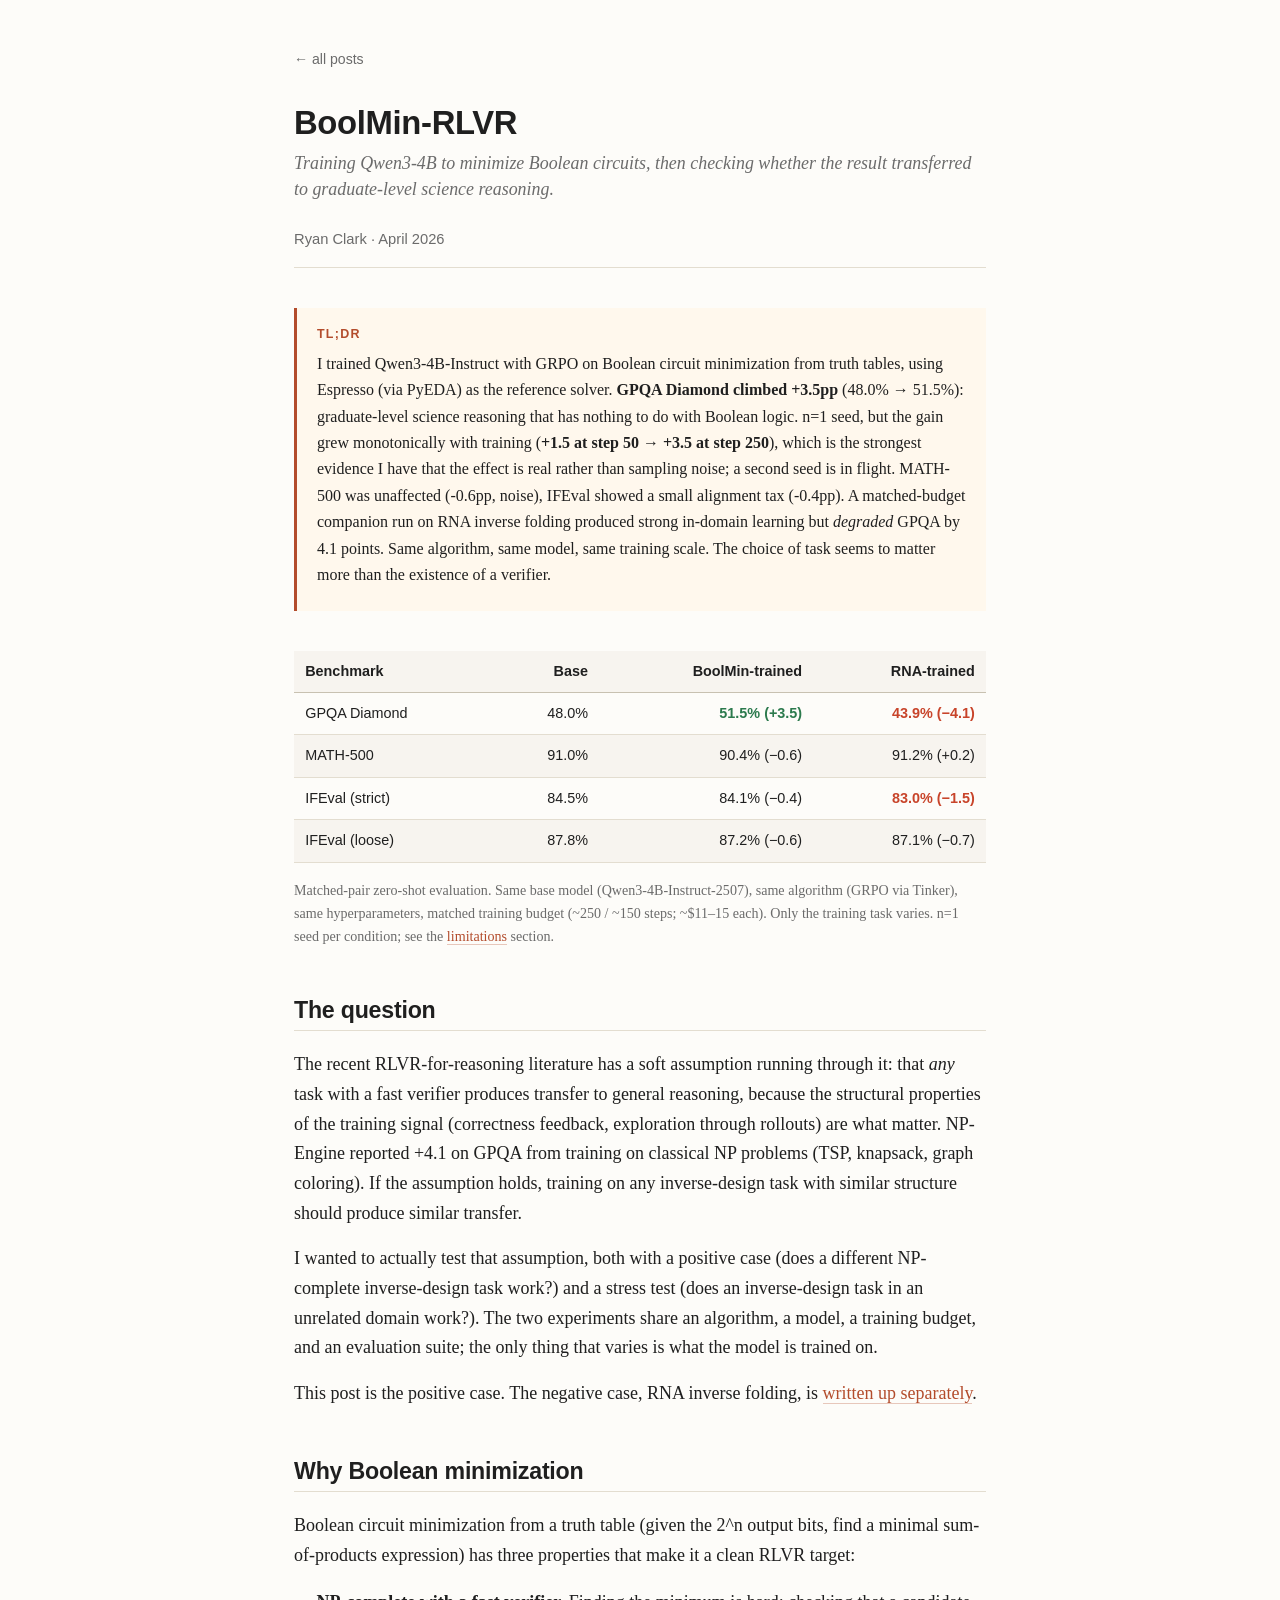
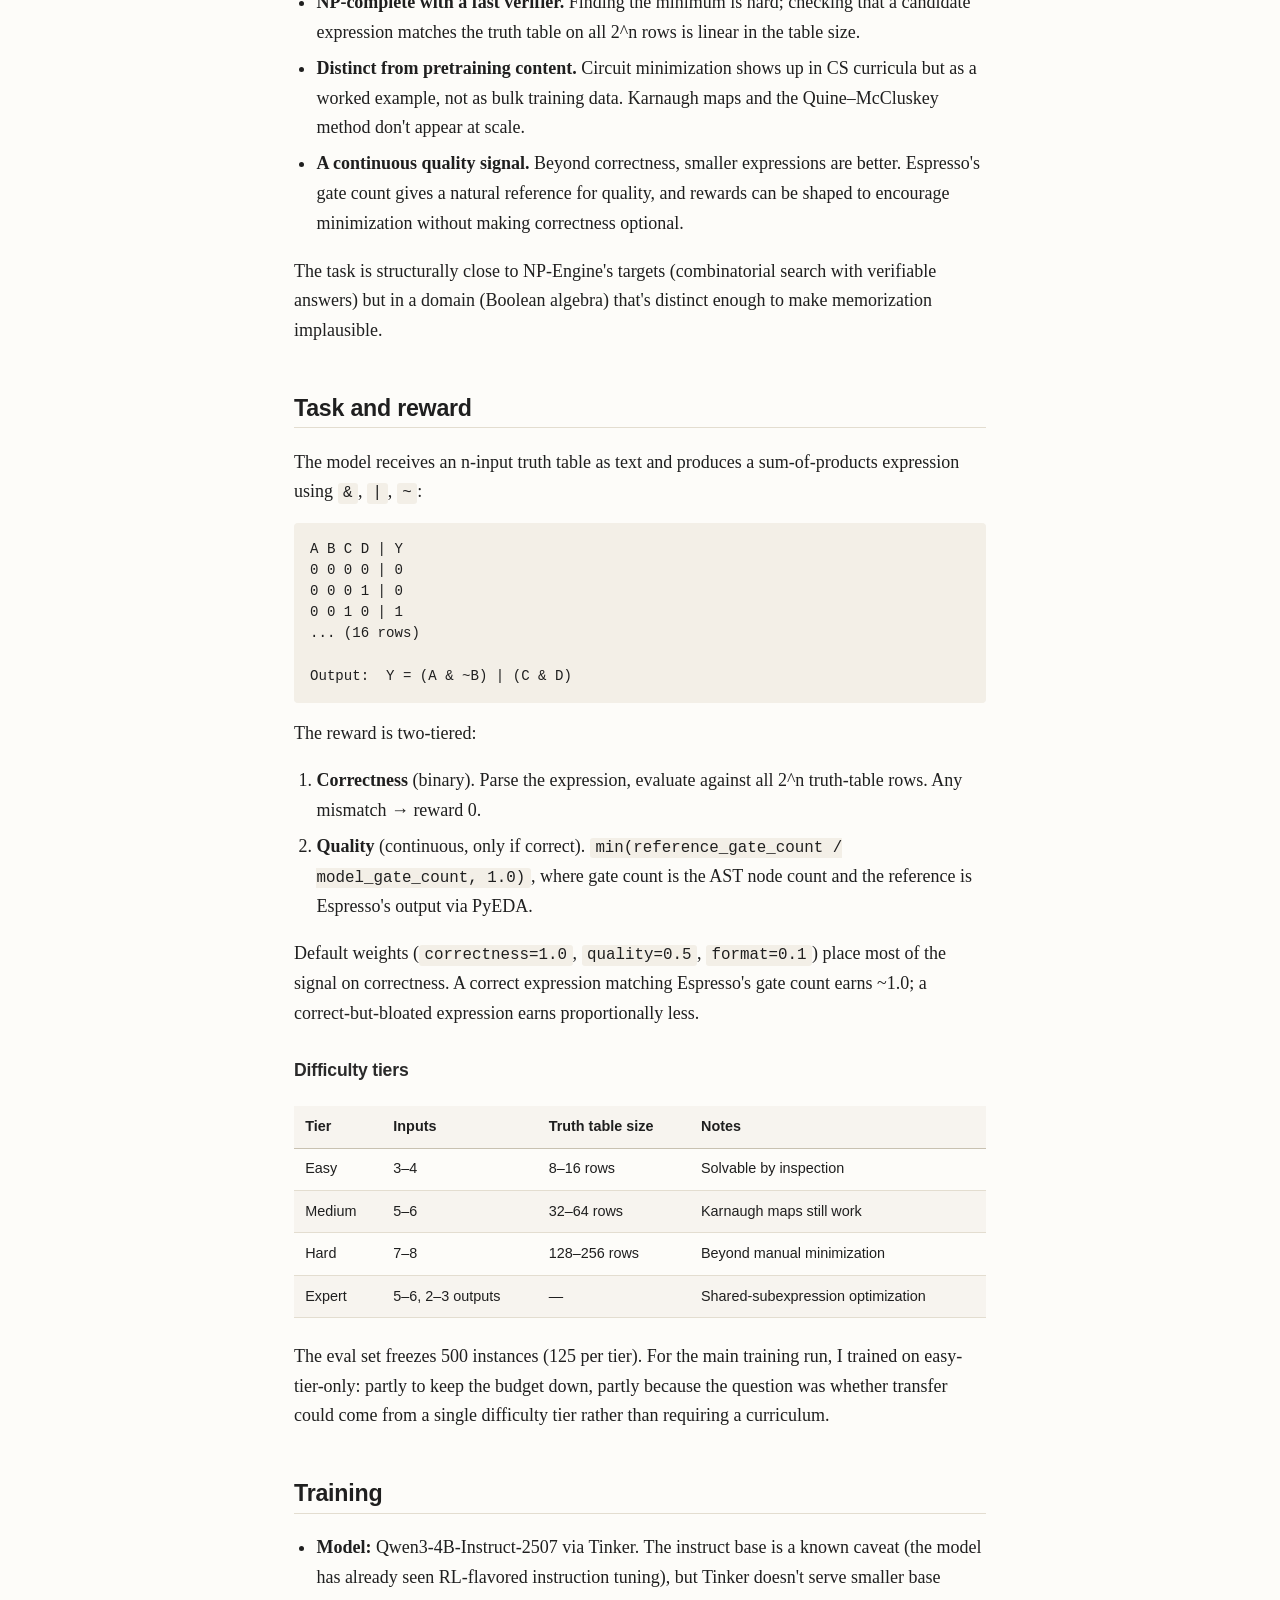
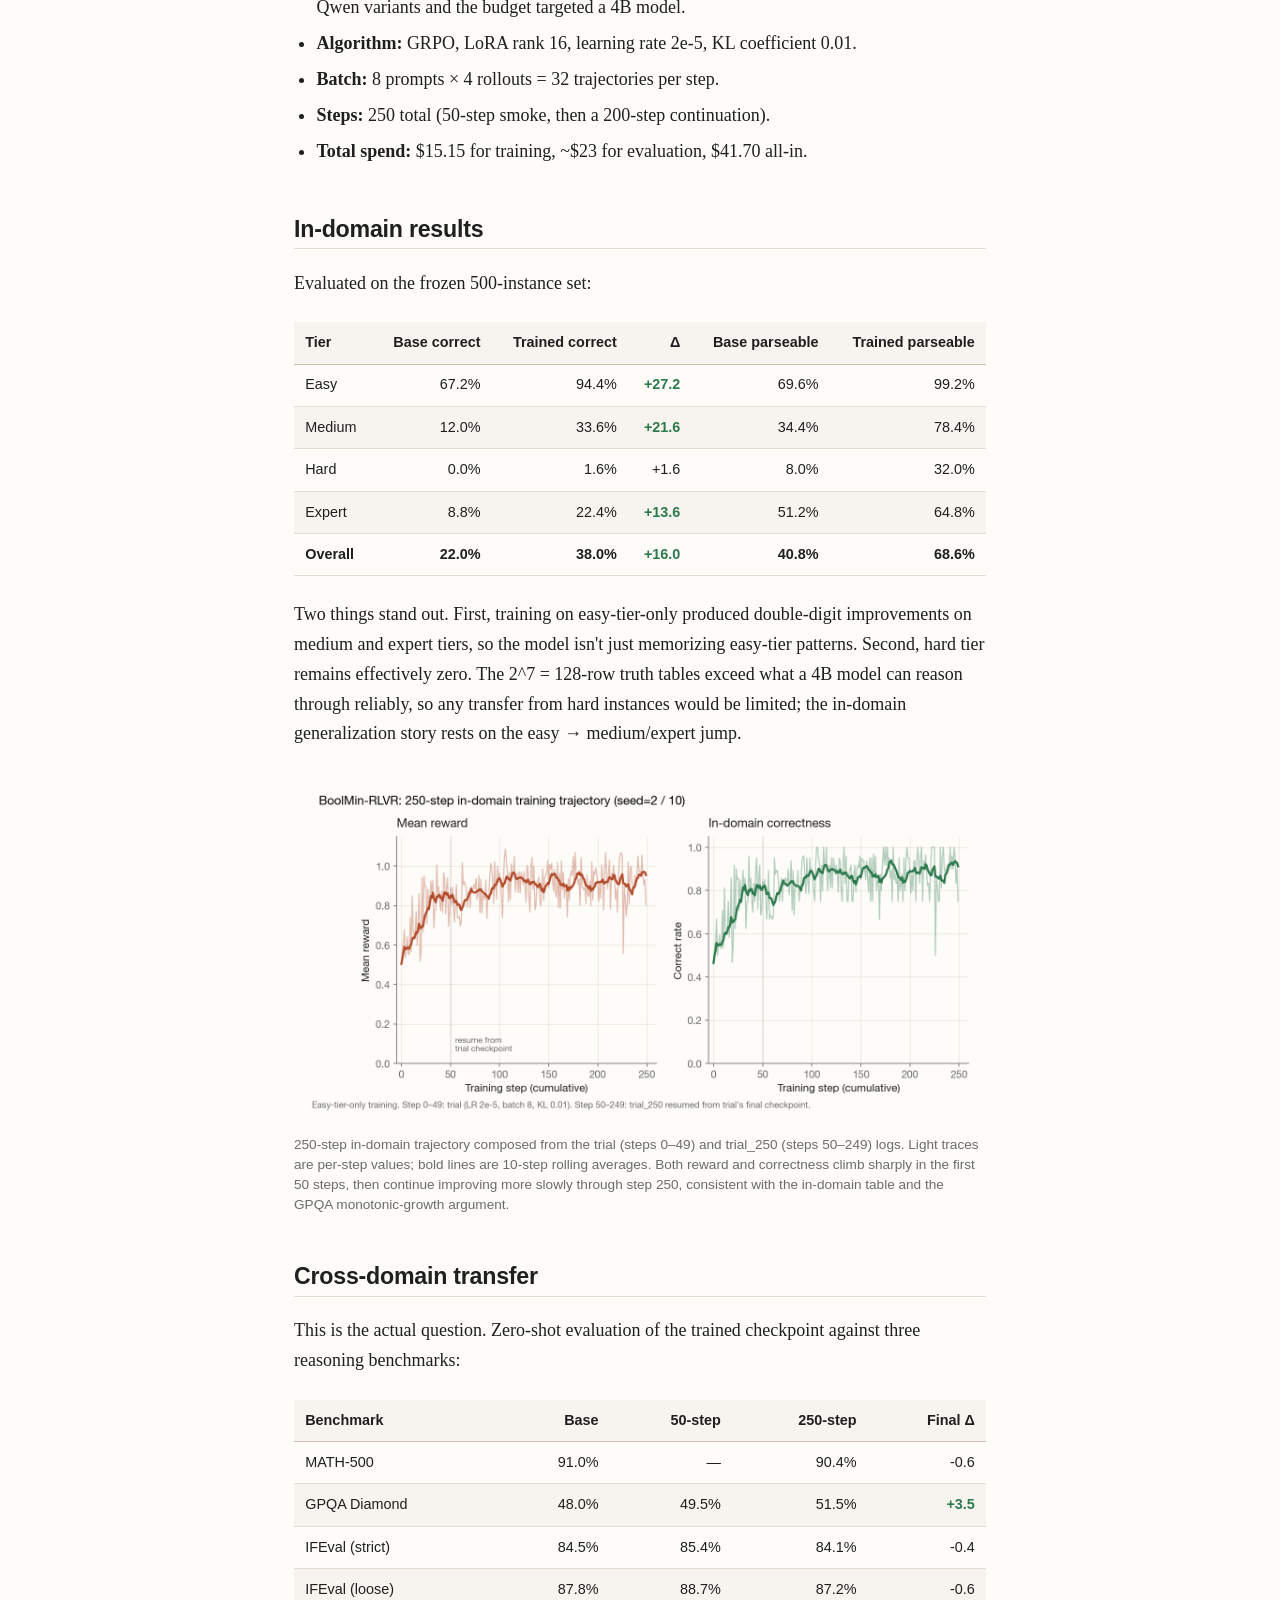
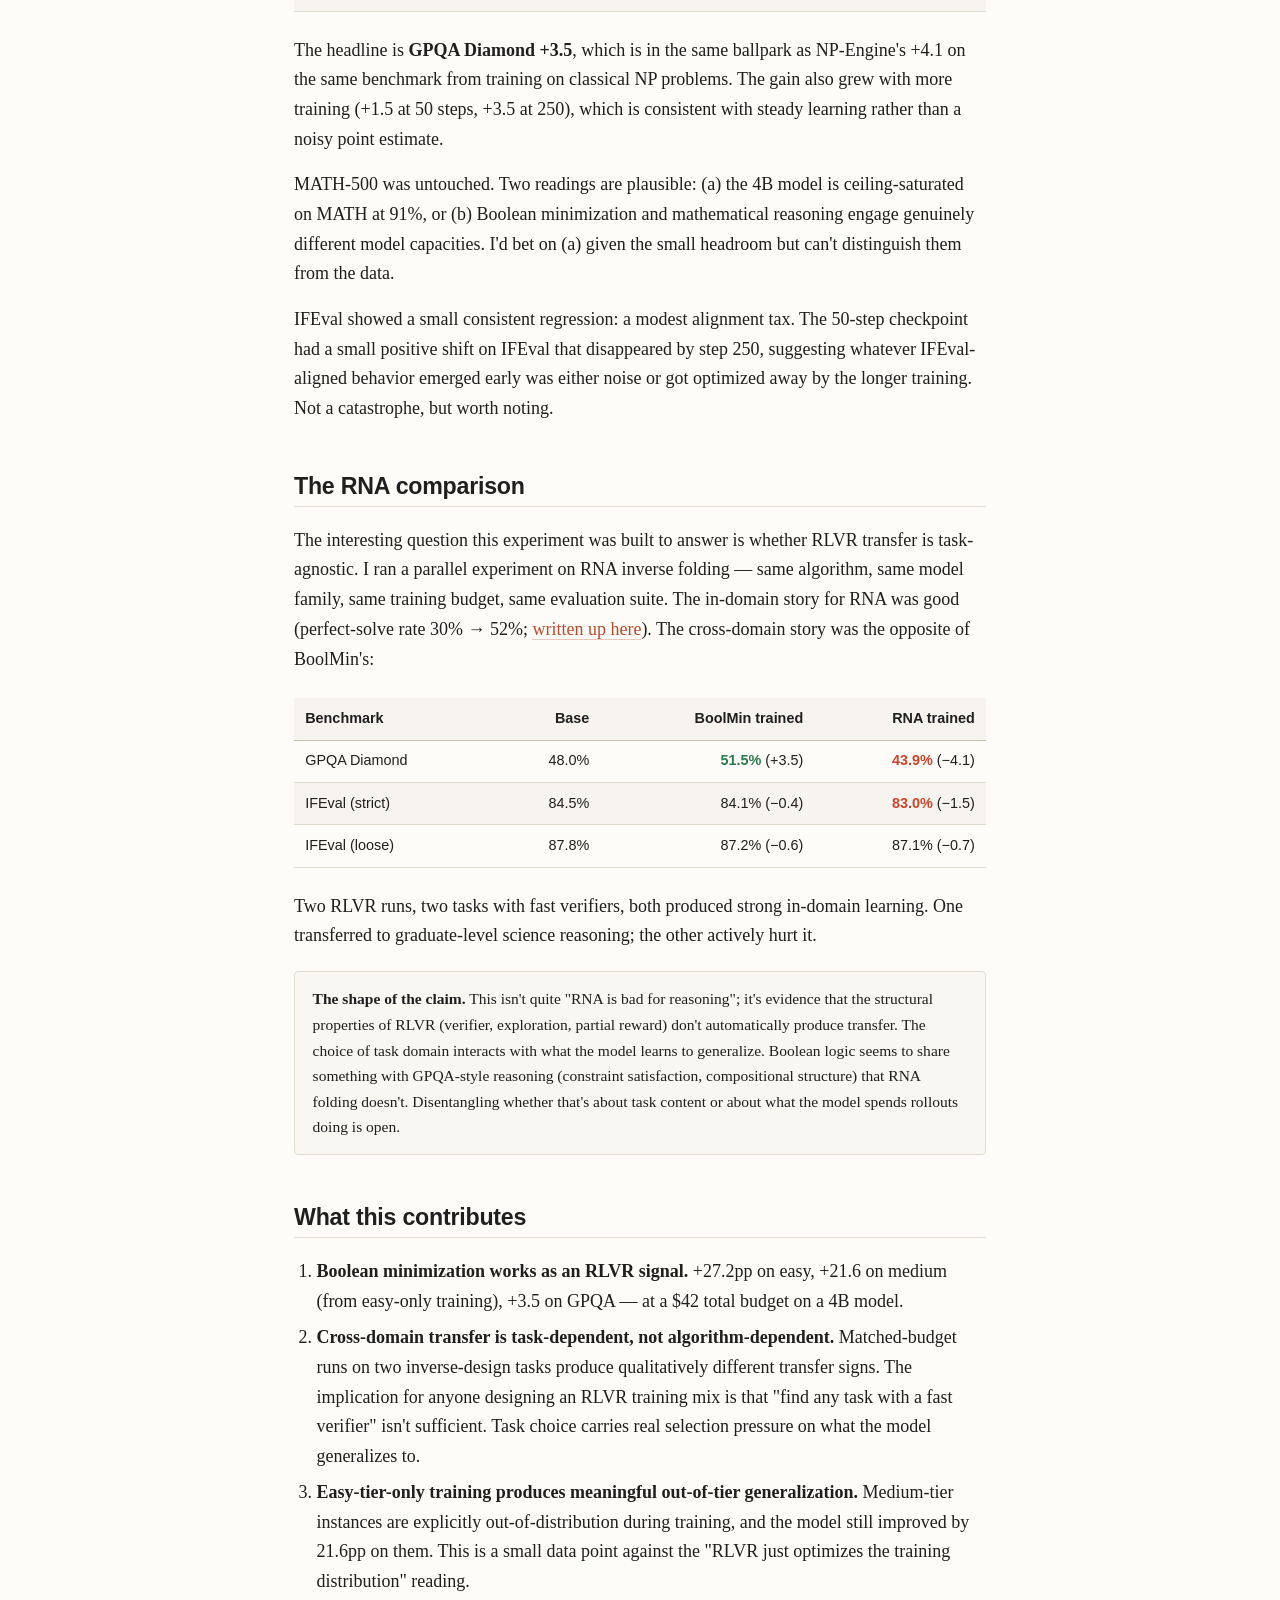
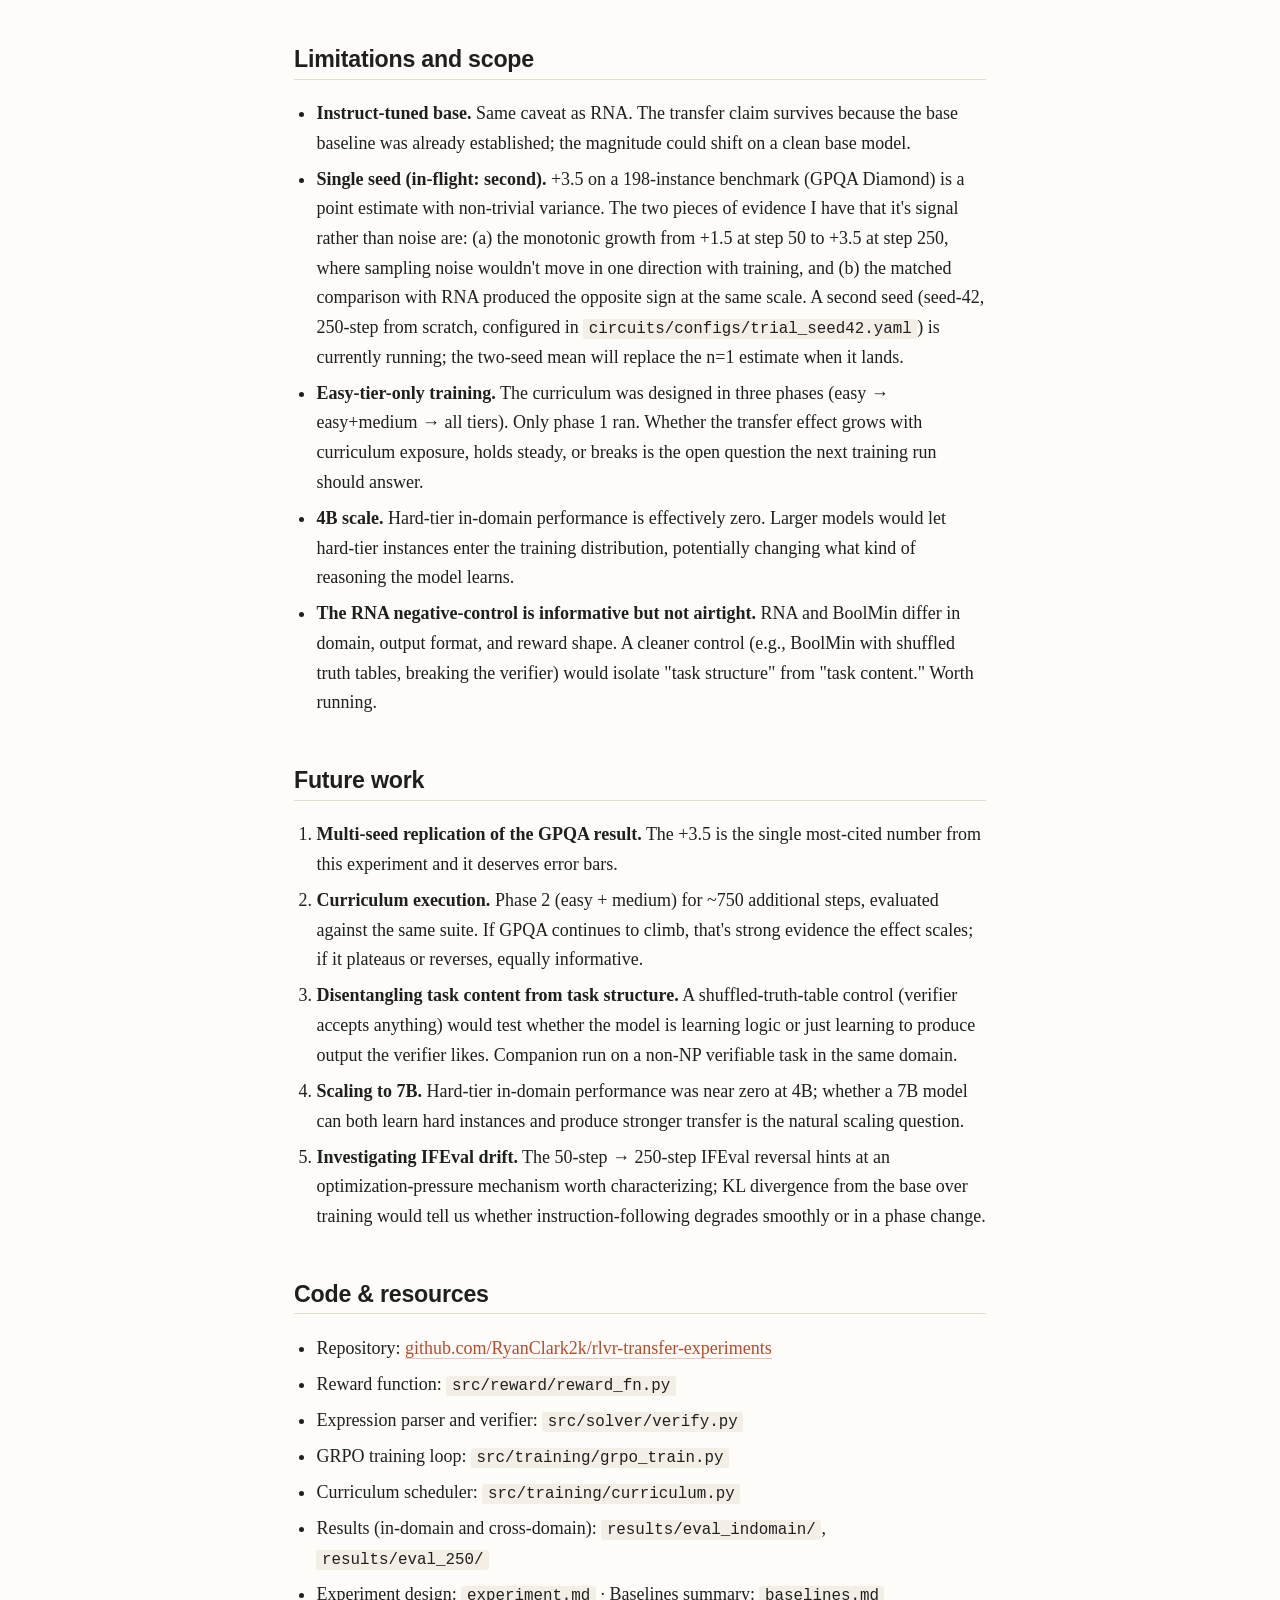
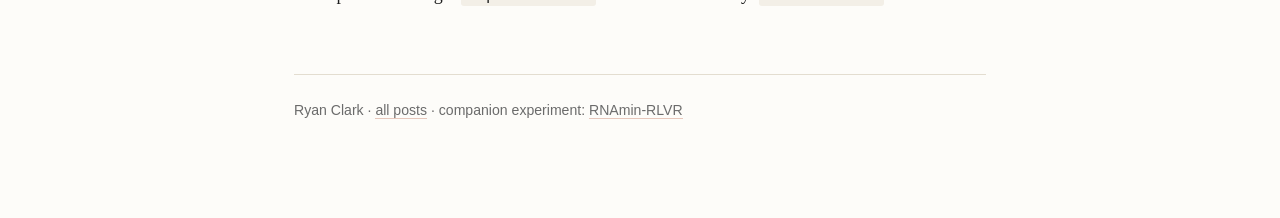
==== boolmin-rlvr.html @ e9318ed9 "update website" ====
<!DOCTYPE html>
<html lang="en">
<head>
<meta charset="UTF-8">
<meta name="viewport" content="width=device-width, initial-scale=1.0">
<title>BoolMin-RLVR: Boolean minimization as a reasoning-transfer signal — Ryan Clark</title>
<style>
  :root {
    --bg: #fdfcf9;
    --text: #1f1f1f;
    --muted: #6b6b6b;
    --accent: #b34c2c;
    --rule: #e3ddd0;
    --code-bg: #f3efe7;
    --table-alt: rgba(243, 239, 231, 0.55);
    --callout-bg: #fff8ed;
  }
  * { box-sizing: border-box; }
  body {
    font-family: 'Charter', 'Iowan Old Style', 'Georgia', 'Times New Roman', serif;
    background: var(--bg);
    color: var(--text);
    line-height: 1.65;
    max-width: 740px;
    margin: 0 auto;
    padding: 3rem 1.5rem 6rem;
    font-size: 18px;
  }
  h1, h2, h3, h4, .sans { font-family: -apple-system, BlinkMacSystemFont, 'Inter', 'Helvetica Neue', sans-serif; font-weight: 700; line-height: 1.25; letter-spacing: -0.01em; }
  h1 { font-size: 2.05rem; margin: 0 0 0.4rem; }
  .subtitle { color: var(--muted); font-size: 1.12rem; font-style: italic; margin: 0 0 1.5rem; line-height: 1.45; }
  .meta { color: var(--muted); font-size: 0.92rem; border-bottom: 1px solid var(--rule); padding-bottom: 1rem; margin-bottom: 2.5rem; font-family: -apple-system, sans-serif; }
  h2 { font-size: 1.45rem; margin-top: 3rem; padding-bottom: 0.3rem; border-bottom: 1px solid var(--rule); }
  h3 { font-size: 1.1rem; margin-top: 2rem; color: #2a2a2a; }
  p { margin: 1rem 0; }
  a { color: var(--accent); text-decoration: none; border-bottom: 1px solid rgba(179, 76, 44, 0.3); }
  a:hover { border-bottom-color: var(--accent); }
  .tldr { background: var(--callout-bg); border-left: 3px solid var(--accent); padding: 1rem 1.25rem; margin: 1.5rem 0 2.5rem; font-size: 1rem; }
  .tldr p { margin: 0.4rem 0; }
  .tldr-label { display: block; font-family: -apple-system, sans-serif; font-size: 0.78rem; letter-spacing: 0.1em; text-transform: uppercase; color: var(--accent); margin-bottom: 0.3rem; font-weight: 600; }
  code { font-family: 'Menlo', 'Monaco', 'Consolas', monospace; font-size: 0.88em; background: var(--code-bg); padding: 0.08em 0.35em; border-radius: 3px; }
  pre { background: var(--code-bg); padding: 1rem; border-radius: 4px; overflow-x: auto; font-size: 0.88rem; line-height: 1.5; }
  pre code { background: transparent; padding: 0; font-size: inherit; }
  table { border-collapse: collapse; width: 100%; margin: 1.5rem 0; font-size: 0.9rem; font-family: -apple-system, sans-serif; }
  th, td { padding: 0.55rem 0.7rem; text-align: left; border-bottom: 1px solid var(--rule); vertical-align: top; }
  th { background: var(--table-alt); font-weight: 600; border-bottom: 1px solid #c8c1b1; }
  td.num, th.num { text-align: right; font-variant-numeric: tabular-nums; }
  tr:nth-child(even) td { background: var(--table-alt); }
  .pos { color: #2c7a4d; font-weight: 600; }
  .neg { color: #c8442a; font-weight: 600; }
  .callout { border: 1px solid var(--rule); border-radius: 4px; padding: 0.9rem 1.1rem; margin: 1.25rem 0; font-size: 0.97rem; background: rgba(243, 239, 231, 0.45); }
  blockquote { border-left: 3px solid var(--rule); margin: 1.25rem 0; padding: 0.2rem 0 0.2rem 1rem; color: var(--muted); font-style: italic; }
  ul, ol { padding-left: 1.4rem; }
  li { margin: 0.4rem 0; }
  .footer { margin-top: 4rem; padding-top: 1.5rem; border-top: 1px solid var(--rule); font-family: -apple-system, sans-serif; font-size: 0.88rem; color: var(--muted); }
  .footer a { color: var(--muted); }
  .nav-back { font-family: -apple-system, sans-serif; font-size: 0.88rem; margin-bottom: 2rem; }
  .nav-back a { color: var(--muted); border-bottom: 1px solid transparent; }
  .nav-back a:hover { border-bottom-color: var(--muted); }
  figure { margin: 1.8rem 0; }
  figure img { width: 100%; height: auto; display: block; border-radius: 4px; }
  figure figcaption { font-family: -apple-system, sans-serif; font-size: 0.85rem; color: var(--muted); margin-top: 0.5rem; text-align: left; line-height: 1.45; }
</style>
</head>
<body>

<div class="nav-back"><a href="./index.html">← all posts</a></div>

<h1>BoolMin-RLVR</h1>
<p class="subtitle">Training Qwen3-4B to minimize Boolean circuits, then checking whether the result transferred to graduate-level science reasoning.</p>
<p class="meta">Ryan Clark · April 2026</p>

<div class="tldr">
  <span class="tldr-label">TL;DR</span>
  <p>I trained Qwen3-4B-Instruct with GRPO on Boolean circuit minimization from truth tables, using Espresso (via PyEDA) as the reference solver. <strong>GPQA Diamond climbed +3.5pp</strong> (48.0% → 51.5%): graduate-level science reasoning that has nothing to do with Boolean logic. n=1 seed, but the gain grew monotonically with training (<strong>+1.5 at step 50 → +3.5 at step 250</strong>), which is the strongest evidence I have that the effect is real rather than sampling noise; a second seed is in flight. MATH-500 was unaffected (-0.6pp, noise), IFEval showed a small alignment tax (-0.4pp). A matched-budget companion run on RNA inverse folding produced strong in-domain learning but <em>degraded</em> GPQA by 4.1 points. Same algorithm, same model, same training scale. The choice of task seems to matter more than the existence of a verifier.</p>
</div>

<table>
  <thead><tr><th>Benchmark</th><th class="num">Base</th><th class="num">BoolMin-trained</th><th class="num">RNA-trained</th></tr></thead>
  <tbody>
    <tr><td>GPQA Diamond</td><td class="num">48.0%</td><td class="num"><span class="pos">51.5% (+3.5)</span></td><td class="num"><span class="neg">43.9% (−4.1)</span></td></tr>
    <tr><td>MATH-500</td><td class="num">91.0%</td><td class="num">90.4% (−0.6)</td><td class="num">91.2% (+0.2)</td></tr>
    <tr><td>IFEval (strict)</td><td class="num">84.5%</td><td class="num">84.1% (−0.4)</td><td class="num"><span class="neg">83.0% (−1.5)</span></td></tr>
    <tr><td>IFEval (loose)</td><td class="num">87.8%</td><td class="num">87.2% (−0.6)</td><td class="num">87.1% (−0.7)</td></tr>
  </tbody>
</table>
<p style="font-size: 0.88rem; color: var(--muted); margin-top: -0.5rem;">Matched-pair zero-shot evaluation. Same base model (Qwen3-4B-Instruct-2507), same algorithm (GRPO via Tinker), same hyperparameters, matched training budget (~250 / ~150 steps; ~$11–15 each). Only the training task varies. n=1 seed per condition; see the <a href="#limits">limitations</a> section.</p>

<h2>The question</h2>

<p>The recent RLVR-for-reasoning literature has a soft assumption running through it: that <em>any</em> task with a fast verifier produces transfer to general reasoning, because the structural properties of the training signal (correctness feedback, exploration through rollouts) are what matter. NP-Engine reported +4.1 on GPQA from training on classical NP problems (TSP, knapsack, graph coloring). If the assumption holds, training on any inverse-design task with similar structure should produce similar transfer.</p>

<p>I wanted to actually test that assumption, both with a positive case (does a different NP-complete inverse-design task work?) and a stress test (does an inverse-design task in an unrelated domain work?). The two experiments share an algorithm, a model, a training budget, and an evaluation suite; the only thing that varies is what the model is trained on.</p>

<p>This post is the positive case. The negative case, RNA inverse folding, is <a href="./rna-rlvr.html">written up separately</a>.</p>

<h2>Why Boolean minimization</h2>

<p>Boolean circuit minimization from a truth table (given the 2^n output bits, find a minimal sum-of-products expression) has three properties that make it a clean RLVR target:</p>

<ul>
  <li><strong>NP-complete with a fast verifier.</strong> Finding the minimum is hard; checking that a candidate expression matches the truth table on all 2^n rows is linear in the table size.</li>
  <li><strong>Distinct from pretraining content.</strong> Circuit minimization shows up in CS curricula but as a worked example, not as bulk training data. Karnaugh maps and the Quine–McCluskey method don't appear at scale.</li>
  <li><strong>A continuous quality signal.</strong> Beyond correctness, smaller expressions are better. Espresso's gate count gives a natural reference for quality, and rewards can be shaped to encourage minimization without making correctness optional.</li>
</ul>

<p>The task is structurally close to NP-Engine's targets (combinatorial search with verifiable answers) but in a domain (Boolean algebra) that's distinct enough to make memorization implausible.</p>

<h2>Task and reward</h2>

<p>The model receives an n-input truth table as text and produces a sum-of-products expression using <code>&</code>, <code>|</code>, <code>~</code>:</p>

<pre><code>A B C D | Y
0 0 0 0 | 0
0 0 0 1 | 0
0 0 1 0 | 1
... (16 rows)

Output:  Y = (A & ~B) | (C & D)</code></pre>

<p>The reward is two-tiered:</p>

<ol>
  <li><strong>Correctness</strong> (binary). Parse the expression, evaluate against all 2^n truth-table rows. Any mismatch → reward 0.</li>
  <li><strong>Quality</strong> (continuous, only if correct). <code>min(reference_gate_count / model_gate_count, 1.0)</code>, where gate count is the AST node count and the reference is Espresso's output via PyEDA.</li>
</ol>

<p>Default weights (<code>correctness=1.0</code>, <code>quality=0.5</code>, <code>format=0.1</code>) place most of the signal on correctness. A correct expression matching Espresso's gate count earns ~1.0; a correct-but-bloated expression earns proportionally less.</p>

<h3>Difficulty tiers</h3>

<table>
  <thead><tr><th>Tier</th><th>Inputs</th><th>Truth table size</th><th>Notes</th></tr></thead>
  <tbody>
    <tr><td>Easy</td><td>3–4</td><td>8–16 rows</td><td>Solvable by inspection</td></tr>
    <tr><td>Medium</td><td>5–6</td><td>32–64 rows</td><td>Karnaugh maps still work</td></tr>
    <tr><td>Hard</td><td>7–8</td><td>128–256 rows</td><td>Beyond manual minimization</td></tr>
    <tr><td>Expert</td><td>5–6, 2–3 outputs</td><td>—</td><td>Shared-subexpression optimization</td></tr>
  </tbody>
</table>

<p>The eval set freezes 500 instances (125 per tier). For the main training run, I trained on easy-tier-only: partly to keep the budget down, partly because the question was whether transfer could come from a single difficulty tier rather than requiring a curriculum.</p>

<h2>Training</h2>

<ul>
  <li><strong>Model:</strong> Qwen3-4B-Instruct-2507 via Tinker. The instruct base is a known caveat (the model has already seen RL-flavored instruction tuning), but Tinker doesn't serve smaller base Qwen variants and the budget targeted a 4B model.</li>
  <li><strong>Algorithm:</strong> GRPO, LoRA rank 16, learning rate 2e-5, KL coefficient 0.01.</li>
  <li><strong>Batch:</strong> 8 prompts × 4 rollouts = 32 trajectories per step.</li>
  <li><strong>Steps:</strong> 250 total (50-step smoke, then a 200-step continuation).</li>
  <li><strong>Total spend:</strong> $15.15 for training, ~$23 for evaluation, $41.70 all-in.</li>
</ul>

<h2>In-domain results</h2>

<p>Evaluated on the frozen 500-instance set:</p>

<table>
  <thead><tr><th>Tier</th><th class="num">Base correct</th><th class="num">Trained correct</th><th class="num">Δ</th><th class="num">Base parseable</th><th class="num">Trained parseable</th></tr></thead>
  <tbody>
    <tr><td>Easy</td><td class="num">67.2%</td><td class="num">94.4%</td><td class="num"><span class="pos">+27.2</span></td><td class="num">69.6%</td><td class="num">99.2%</td></tr>
    <tr><td>Medium</td><td class="num">12.0%</td><td class="num">33.6%</td><td class="num"><span class="pos">+21.6</span></td><td class="num">34.4%</td><td class="num">78.4%</td></tr>
    <tr><td>Hard</td><td class="num">0.0%</td><td class="num">1.6%</td><td class="num">+1.6</td><td class="num">8.0%</td><td class="num">32.0%</td></tr>
    <tr><td>Expert</td><td class="num">8.8%</td><td class="num">22.4%</td><td class="num"><span class="pos">+13.6</span></td><td class="num">51.2%</td><td class="num">64.8%</td></tr>
    <tr><td><strong>Overall</strong></td><td class="num"><strong>22.0%</strong></td><td class="num"><strong>38.0%</strong></td><td class="num"><span class="pos"><strong>+16.0</strong></span></td><td class="num"><strong>40.8%</strong></td><td class="num"><strong>68.6%</strong></td></tr>
  </tbody>
</table>

<p>Two things stand out. First, training on easy-tier-only produced double-digit improvements on medium and expert tiers, so the model isn't just memorizing easy-tier patterns. Second, hard tier remains effectively zero. The 2^7 = 128-row truth tables exceed what a 4B model can reason through reliably, so any transfer from hard instances would be limited; the in-domain generalization story rests on the easy → medium/expert jump.</p>

<figure>
  <img src="./figures/boolmin-training-curve.png" alt="Two-panel chart showing the BoolMin-RLVR training trajectory across 250 cumulative steps. Left panel: mean reward climbs from around 0.5 at step 0 to approximately 0.9 by step 100 and plateaus near 0.95. Right panel: correctness rate follows a similar arc from about 0.5 to 0.9. A dotted vertical line marks step 50 where training resumed from the trial checkpoint.">
  <figcaption>250-step in-domain trajectory composed from the trial (steps 0–49) and trial_250 (steps 50–249) logs. Light traces are per-step values; bold lines are 10-step rolling averages. Both reward and correctness climb sharply in the first 50 steps, then continue improving more slowly through step 250, consistent with the in-domain table and the GPQA monotonic-growth argument.</figcaption>
</figure>

<h2>Cross-domain transfer</h2>

<p>This is the actual question. Zero-shot evaluation of the trained checkpoint against three reasoning benchmarks:</p>

<table>
  <thead><tr><th>Benchmark</th><th class="num">Base</th><th class="num">50-step</th><th class="num">250-step</th><th class="num">Final Δ</th></tr></thead>
  <tbody>
    <tr><td>MATH-500</td><td class="num">91.0%</td><td class="num">—</td><td class="num">90.4%</td><td class="num">-0.6</td></tr>
    <tr><td>GPQA Diamond</td><td class="num">48.0%</td><td class="num">49.5%</td><td class="num">51.5%</td><td class="num"><span class="pos">+3.5</span></td></tr>
    <tr><td>IFEval (strict)</td><td class="num">84.5%</td><td class="num">85.4%</td><td class="num">84.1%</td><td class="num">-0.4</td></tr>
    <tr><td>IFEval (loose)</td><td class="num">87.8%</td><td class="num">88.7%</td><td class="num">87.2%</td><td class="num">-0.6</td></tr>
  </tbody>
</table>

<p>The headline is <strong>GPQA Diamond +3.5</strong>, which is in the same ballpark as NP-Engine's +4.1 on the same benchmark from training on classical NP problems. The gain also grew with more training (+1.5 at 50 steps, +3.5 at 250), which is consistent with steady learning rather than a noisy point estimate.</p>

<p>MATH-500 was untouched. Two readings are plausible: (a) the 4B model is ceiling-saturated on MATH at 91%, or (b) Boolean minimization and mathematical reasoning engage genuinely different model capacities. I'd bet on (a) given the small headroom but can't distinguish them from the data.</p>

<p>IFEval showed a small consistent regression: a modest alignment tax. The 50-step checkpoint had a small positive shift on IFEval that disappeared by step 250, suggesting whatever IFEval-aligned behavior emerged early was either noise or got optimized away by the longer training. Not a catastrophe, but worth noting.</p>

<h2>The RNA comparison</h2>

<p>The interesting question this experiment was built to answer is whether RLVR transfer is task-agnostic. I ran a parallel experiment on RNA inverse folding — same algorithm, same model family, same training budget, same evaluation suite. The in-domain story for RNA was good (perfect-solve rate 30% → 52%; <a href="./rna-rlvr.html">written up here</a>). The cross-domain story was the opposite of BoolMin's:</p>

<table>
  <thead><tr><th>Benchmark</th><th class="num">Base</th><th class="num">BoolMin trained</th><th class="num">RNA trained</th></tr></thead>
  <tbody>
    <tr><td>GPQA Diamond</td><td class="num">48.0%</td><td class="num"><span class="pos">51.5%</span> (+3.5)</td><td class="num"><span class="neg">43.9%</span> (−4.1)</td></tr>
    <tr><td>IFEval (strict)</td><td class="num">84.5%</td><td class="num">84.1% (−0.4)</td><td class="num"><span class="neg">83.0%</span> (−1.5)</td></tr>
    <tr><td>IFEval (loose)</td><td class="num">87.8%</td><td class="num">87.2% (−0.6)</td><td class="num">87.1% (−0.7)</td></tr>
  </tbody>
</table>

<p>Two RLVR runs, two tasks with fast verifiers, both produced strong in-domain learning. One transferred to graduate-level science reasoning; the other actively hurt it.</p>

<div class="callout">
  <strong>The shape of the claim.</strong> This isn't quite "RNA is bad for reasoning"; it's evidence that the structural properties of RLVR (verifier, exploration, partial reward) don't automatically produce transfer. The choice of task domain interacts with what the model learns to generalize. Boolean logic seems to share something with GPQA-style reasoning (constraint satisfaction, compositional structure) that RNA folding doesn't. Disentangling whether that's about task content or about what the model spends rollouts doing is open.
</div>

<h2>What this contributes</h2>

<ol>
  <li><strong>Boolean minimization works as an RLVR signal.</strong> +27.2pp on easy, +21.6 on medium (from easy-only training), +3.5 on GPQA — at a $42 total budget on a 4B model.</li>
  <li><strong>Cross-domain transfer is task-dependent, not algorithm-dependent.</strong> Matched-budget runs on two inverse-design tasks produce qualitatively different transfer signs. The implication for anyone designing an RLVR training mix is that "find any task with a fast verifier" isn't sufficient. Task choice carries real selection pressure on what the model generalizes to.</li>
  <li><strong>Easy-tier-only training produces meaningful out-of-tier generalization.</strong> Medium-tier instances are explicitly out-of-distribution during training, and the model still improved by 21.6pp on them. This is a small data point against the "RLVR just optimizes the training distribution" reading.</li>
</ol>

<h2 id="limits">Limitations and scope</h2>

<ul>
  <li><strong>Instruct-tuned base.</strong> Same caveat as RNA. The transfer claim survives because the base baseline was already established; the magnitude could shift on a clean base model.</li>
  <li><strong>Single seed (in-flight: second).</strong> +3.5 on a 198-instance benchmark (GPQA Diamond) is a point estimate with non-trivial variance. The two pieces of evidence I have that it's signal rather than noise are: (a) the monotonic growth from +1.5 at step 50 to +3.5 at step 250, where sampling noise wouldn't move in one direction with training, and (b) the matched comparison with RNA produced the opposite sign at the same scale. A second seed (seed-42, 250-step from scratch, configured in <code>circuits/configs/trial_seed42.yaml</code>) is currently running; the two-seed mean will replace the n=1 estimate when it lands.</li>
  <li><strong>Easy-tier-only training.</strong> The curriculum was designed in three phases (easy → easy+medium → all tiers). Only phase 1 ran. Whether the transfer effect grows with curriculum exposure, holds steady, or breaks is the open question the next training run should answer.</li>
  <li><strong>4B scale.</strong> Hard-tier in-domain performance is effectively zero. Larger models would let hard-tier instances enter the training distribution, potentially changing what kind of reasoning the model learns.</li>
  <li><strong>The RNA negative-control is informative but not airtight.</strong> RNA and BoolMin differ in domain, output format, and reward shape. A cleaner control (e.g., BoolMin with shuffled truth tables, breaking the verifier) would isolate "task structure" from "task content." Worth running.</li>
</ul>

<h2>Future work</h2>

<ol>
  <li><strong>Multi-seed replication of the GPQA result.</strong> The +3.5 is the single most-cited number from this experiment and it deserves error bars.</li>
  <li><strong>Curriculum execution.</strong> Phase 2 (easy + medium) for ~750 additional steps, evaluated against the same suite. If GPQA continues to climb, that's strong evidence the effect scales; if it plateaus or reverses, equally informative.</li>
  <li><strong>Disentangling task content from task structure.</strong> A shuffled-truth-table control (verifier accepts anything) would test whether the model is learning logic or just learning to produce output the verifier likes. Companion run on a non-NP verifiable task in the same domain.</li>
  <li><strong>Scaling to 7B.</strong> Hard-tier in-domain performance was near zero at 4B; whether a 7B model can both learn hard instances and produce stronger transfer is the natural scaling question.</li>
  <li><strong>Investigating IFEval drift.</strong> The 50-step → 250-step IFEval reversal hints at an optimization-pressure mechanism worth characterizing; KL divergence from the base over training would tell us whether instruction-following degrades smoothly or in a phase change.</li>
</ol>

<h2>Code &amp; resources</h2>

<ul>
  <li>Repository: <a href="https://github.com/RyanClark2k/rlvr-transfer-experiments">github.com/RyanClark2k/rlvr-transfer-experiments</a></li>
  <li>Reward function: <code>src/reward/reward_fn.py</code></li>
  <li>Expression parser and verifier: <code>src/solver/verify.py</code></li>
  <li>GRPO training loop: <code>src/training/grpo_train.py</code></li>
  <li>Curriculum scheduler: <code>src/training/curriculum.py</code></li>
  <li>Results (in-domain and cross-domain): <code>results/eval_indomain/</code>, <code>results/eval_250/</code></li>
  <li>Experiment design: <code>experiment.md</code> · Baselines summary: <code>baselines.md</code></li>
</ul>

<div class="footer">
  Ryan Clark · <a href="./index.html">all posts</a> · companion experiment: <a href="./rna-rlvr.html">RNAmin-RLVR</a>
</div>

</body>
</html>
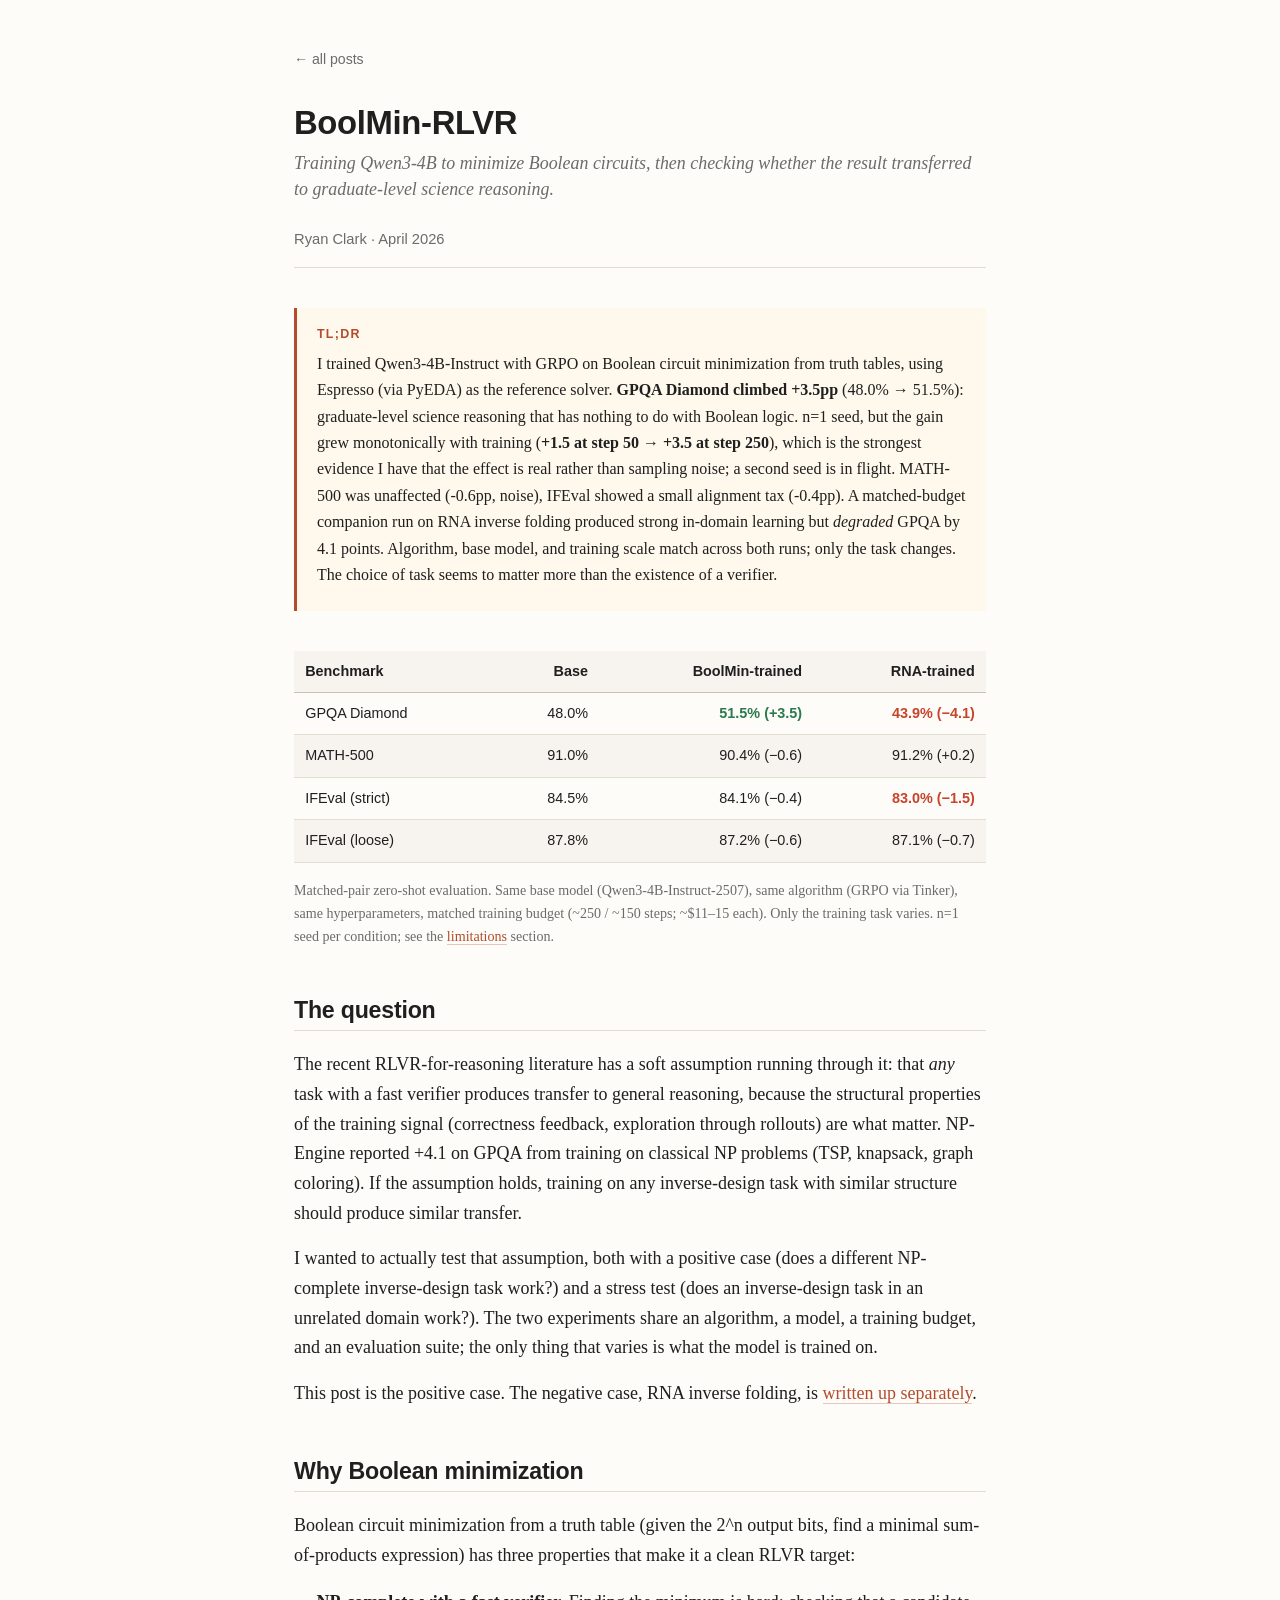
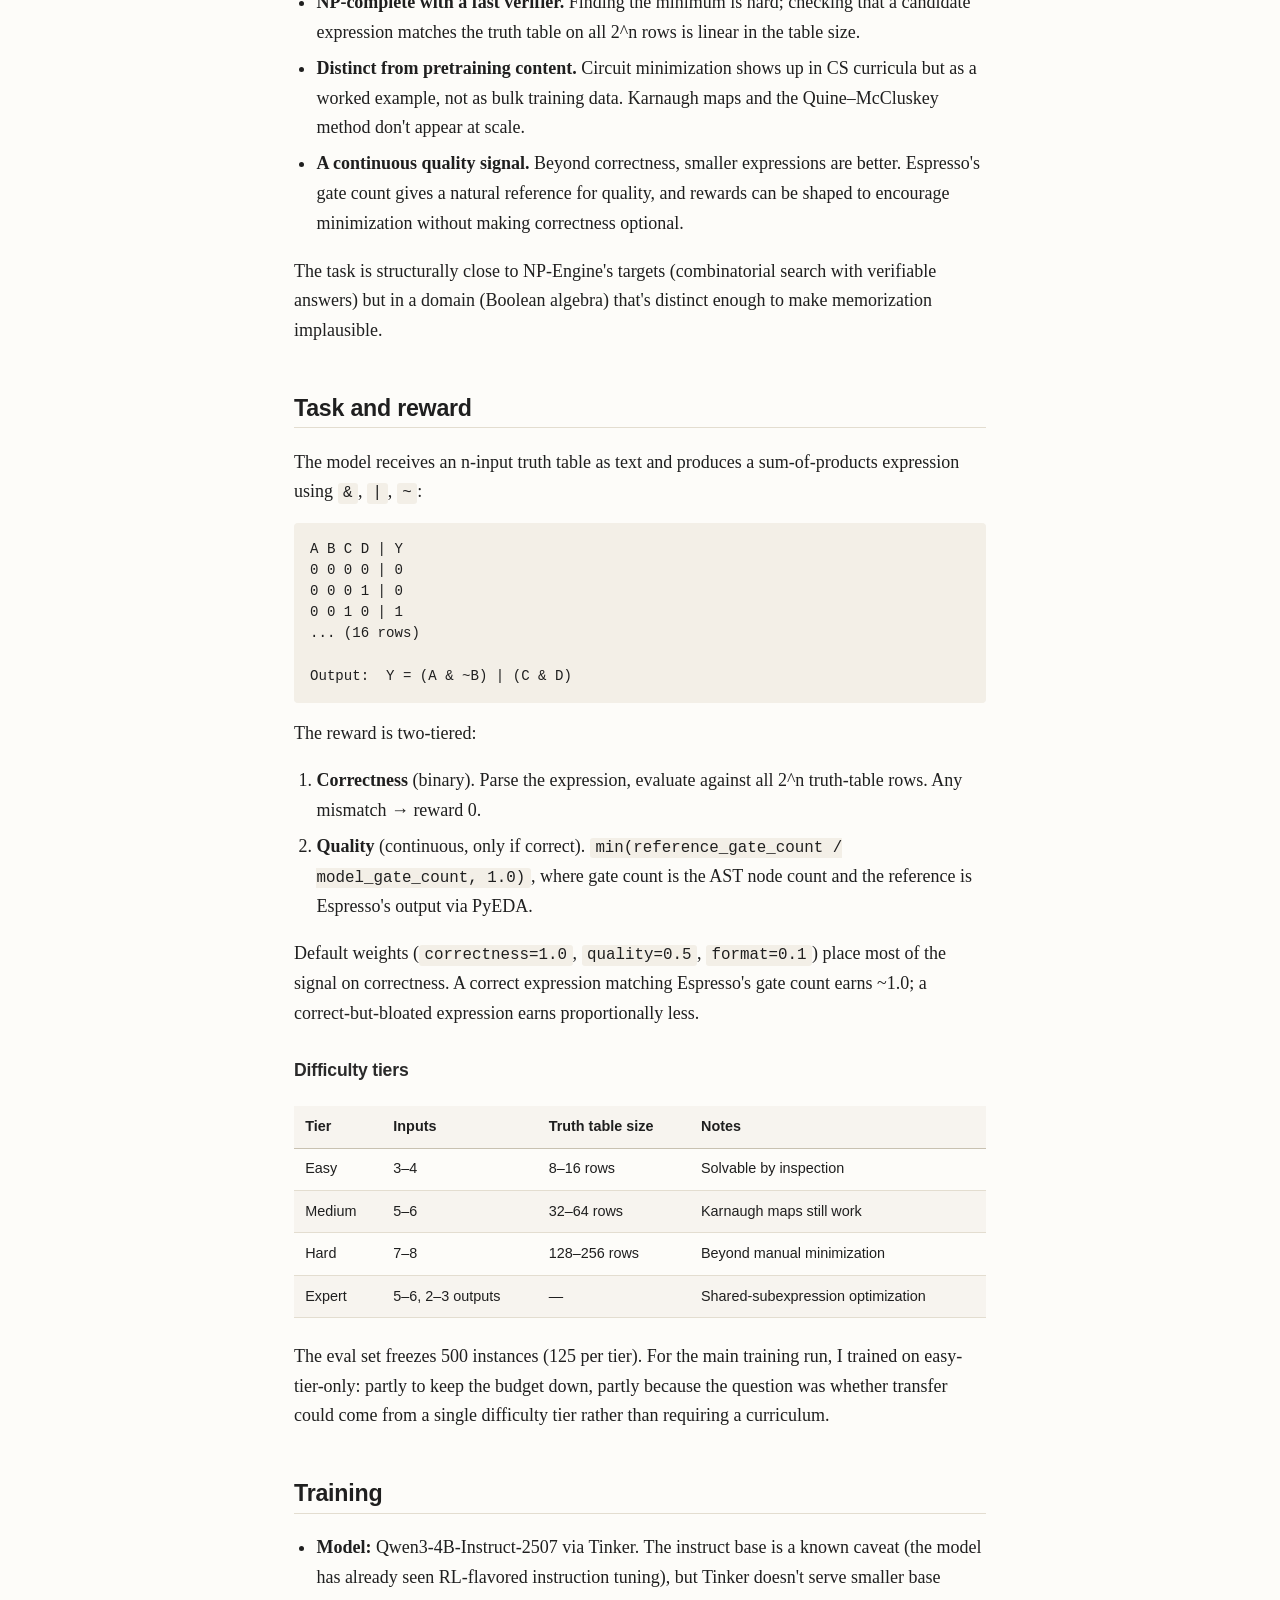
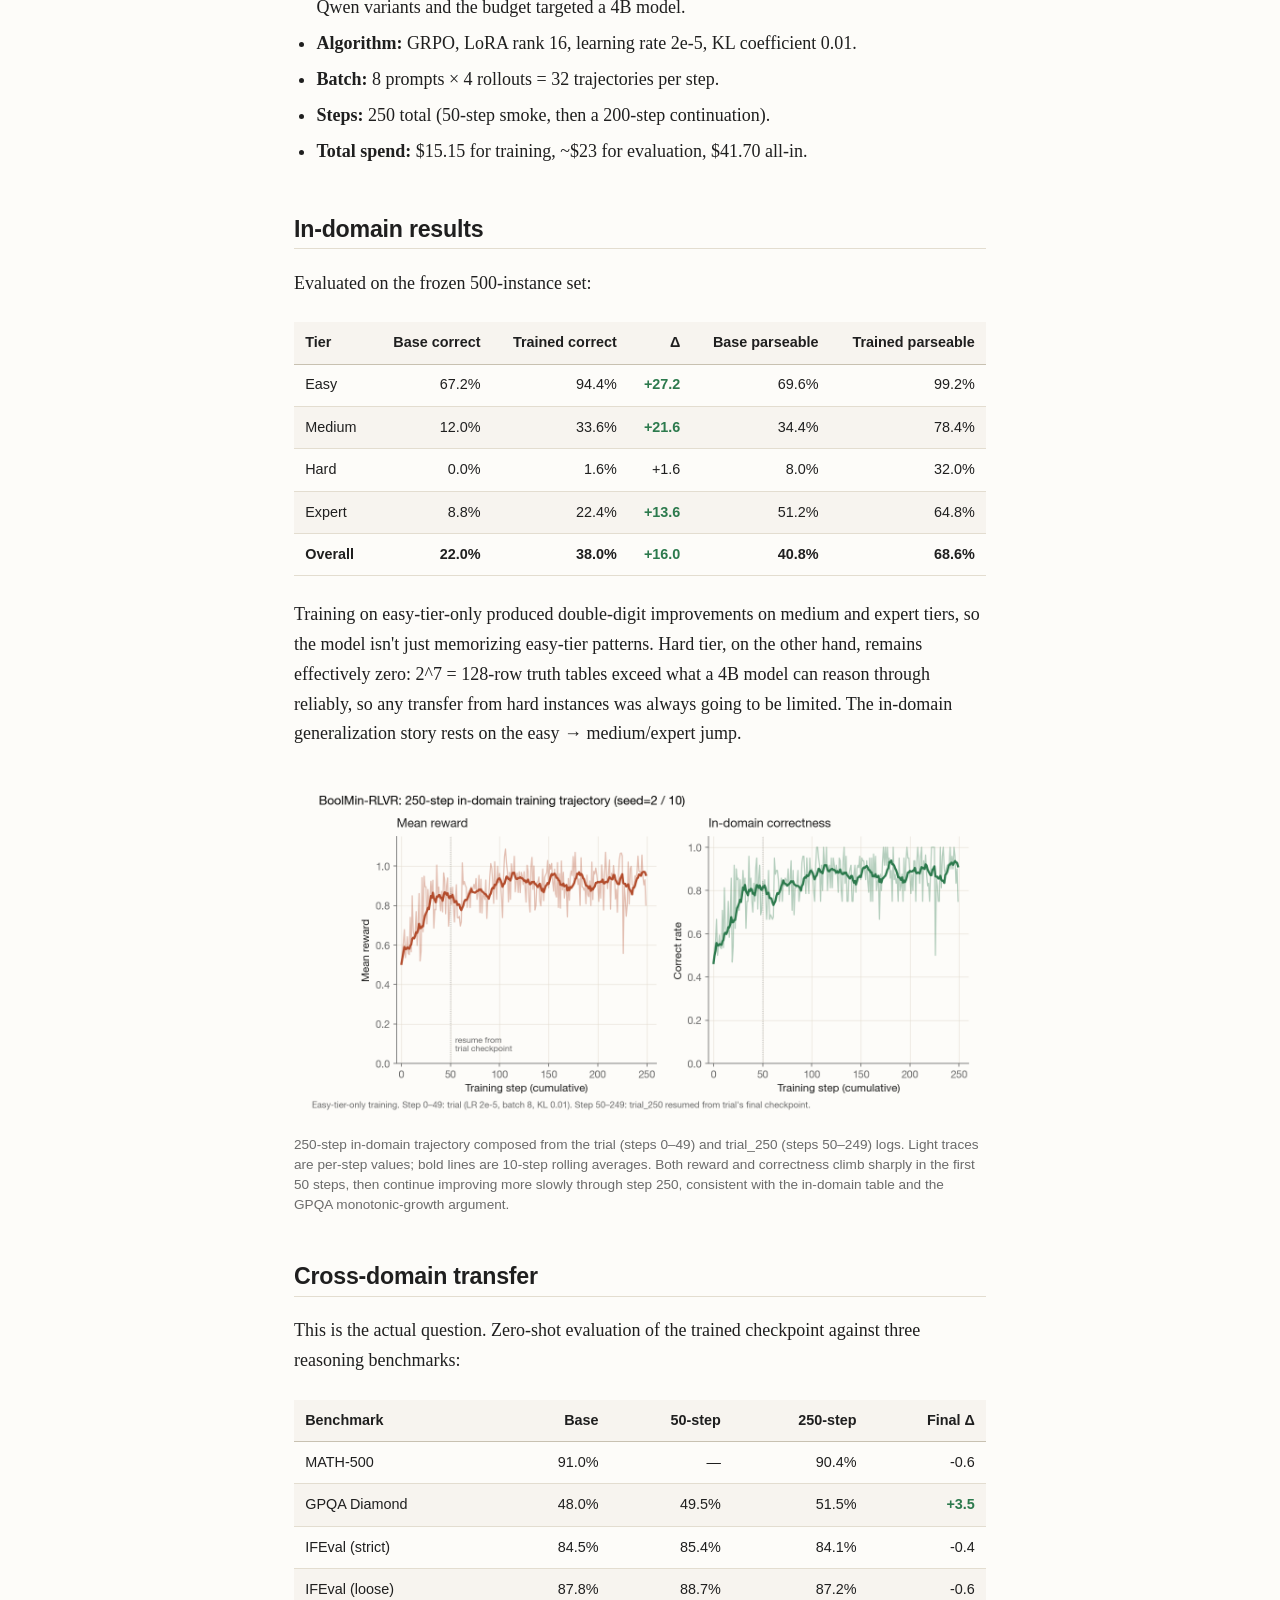
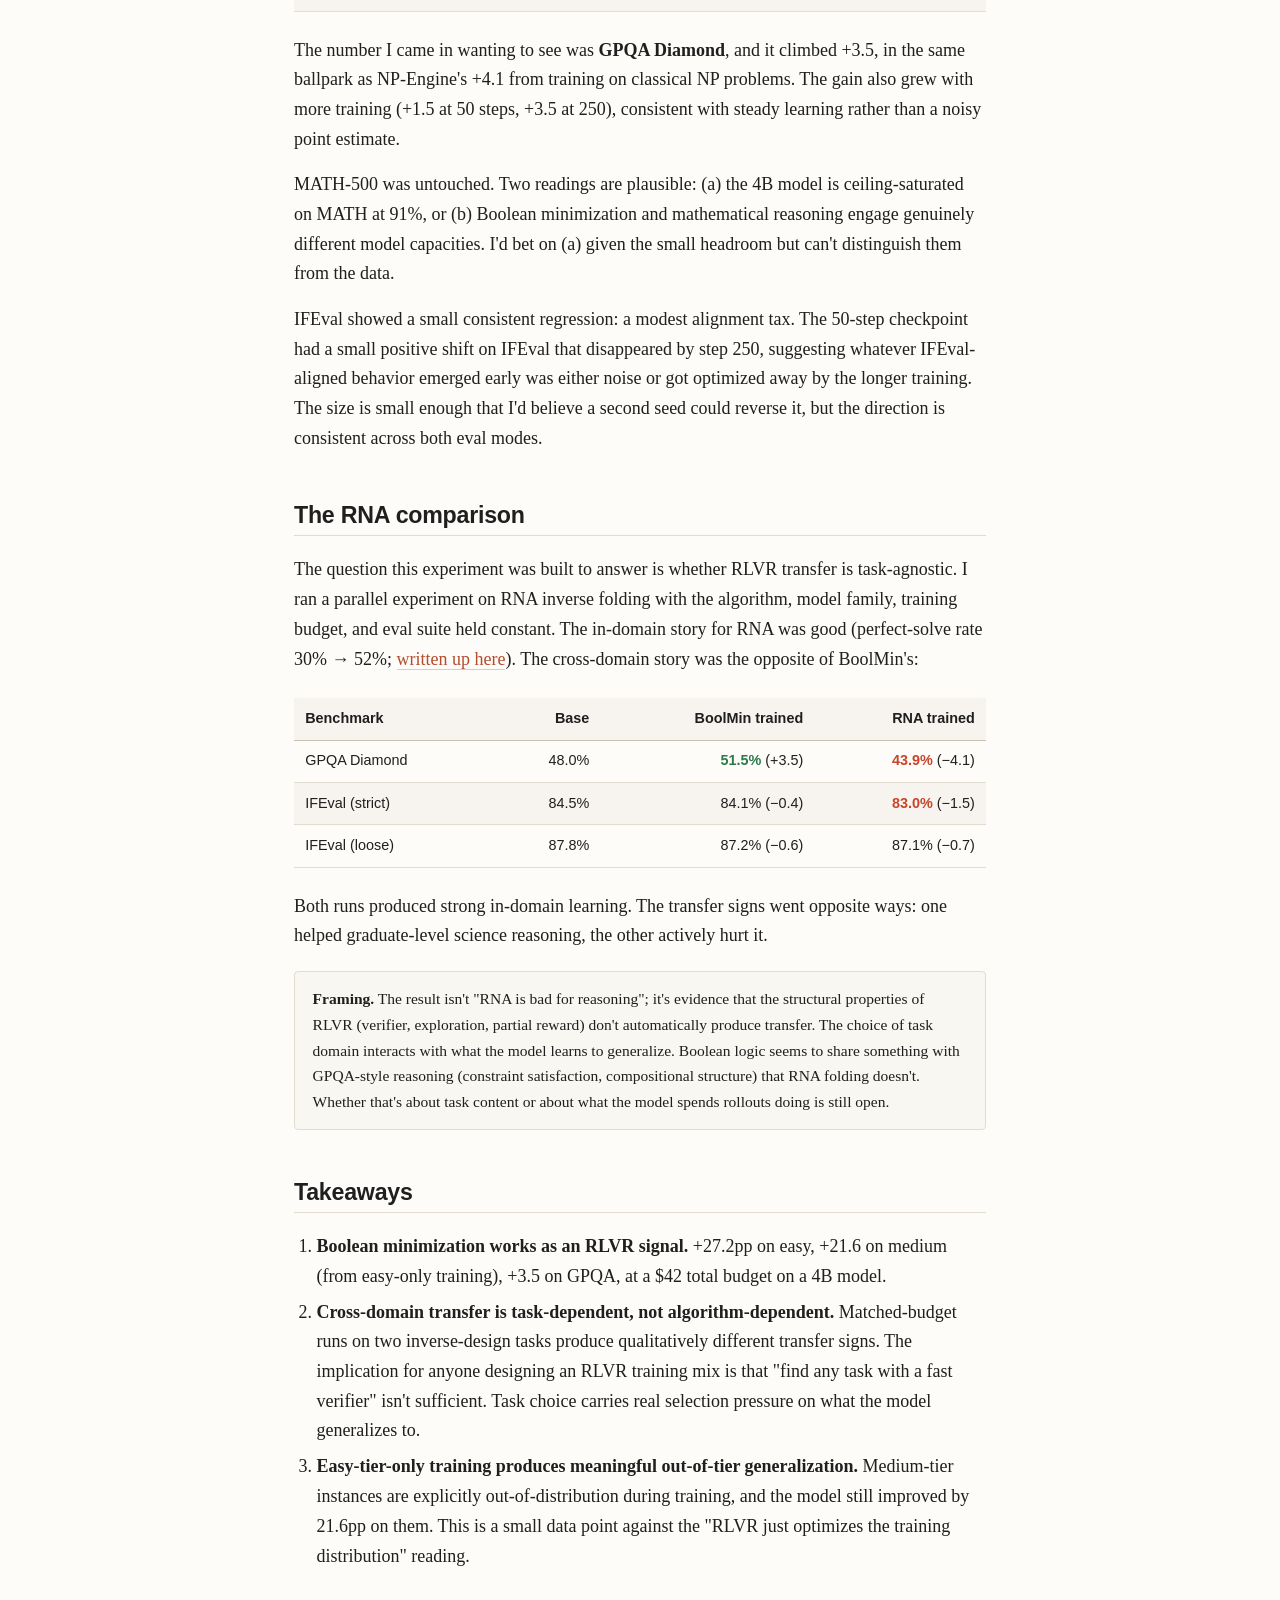
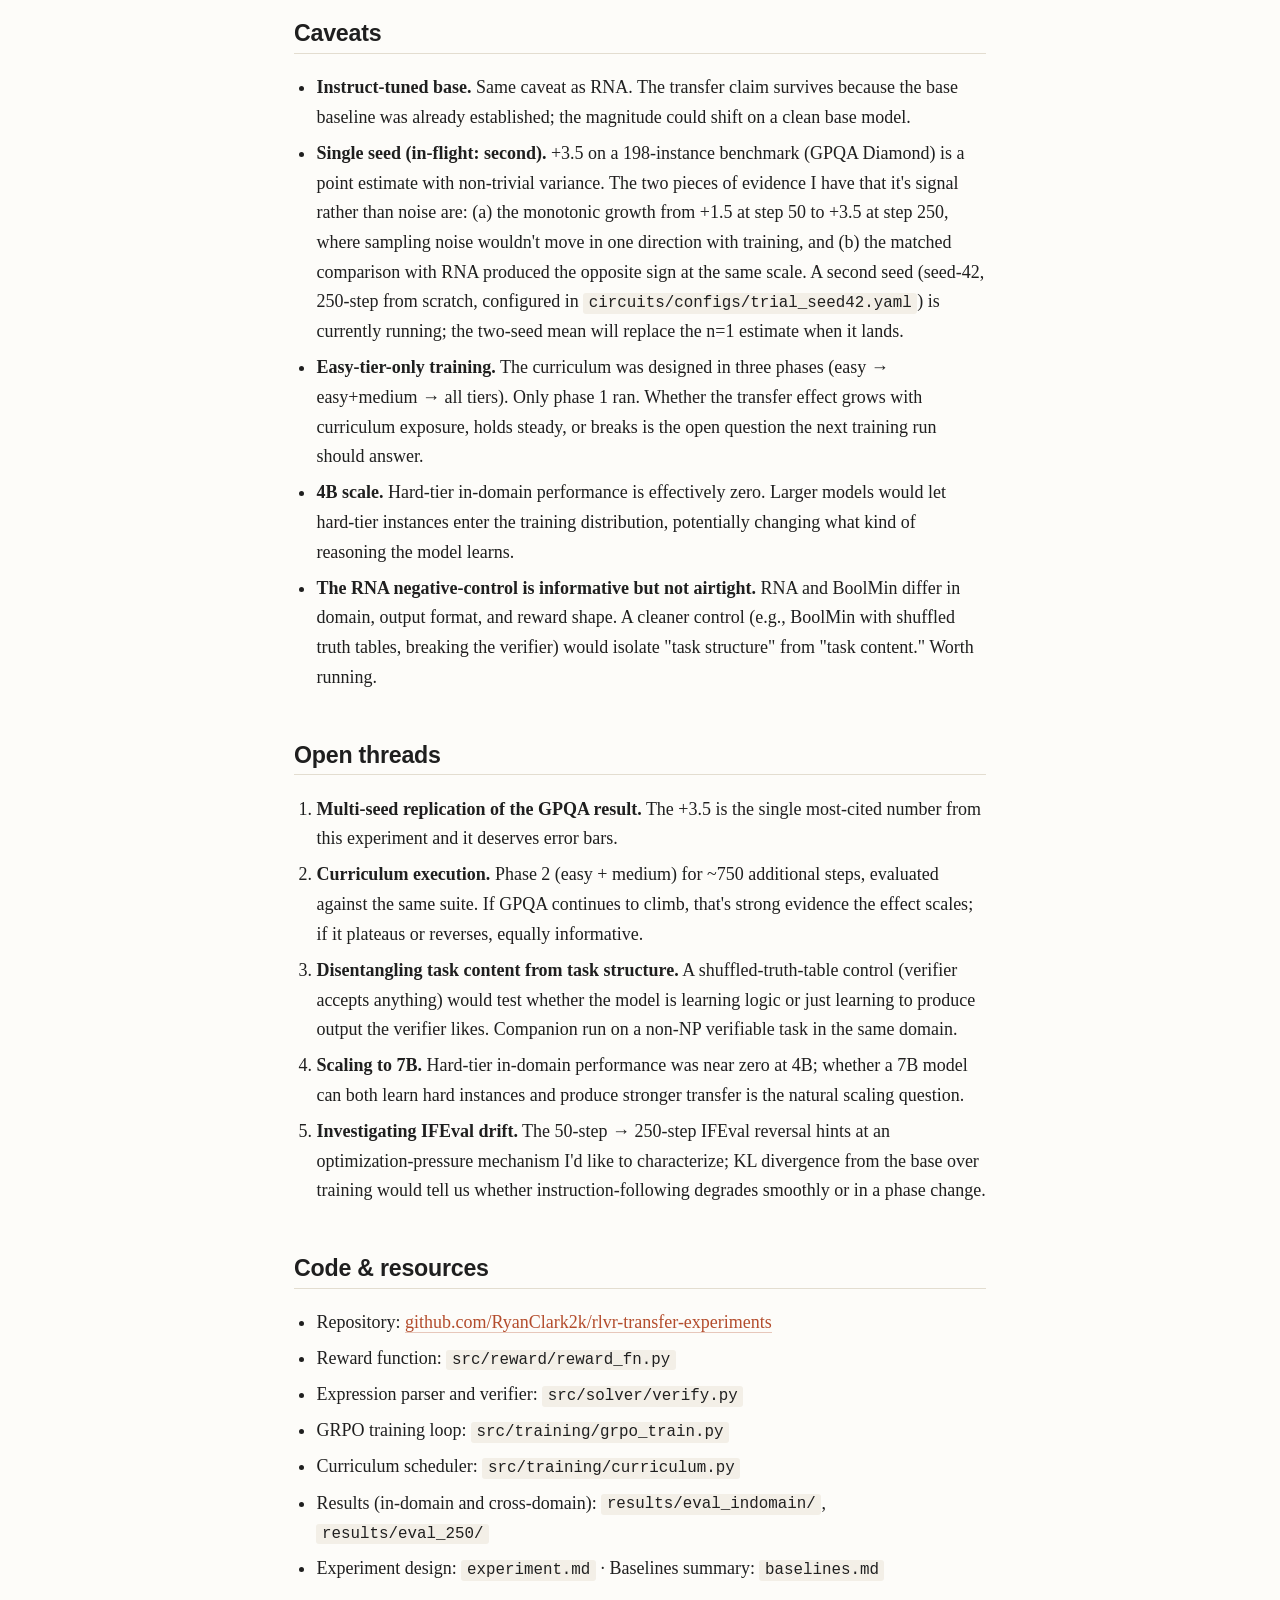
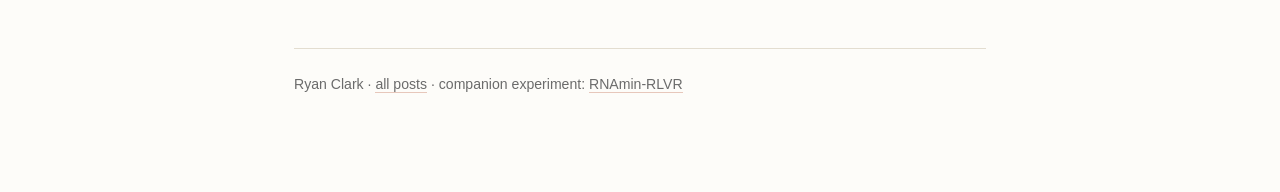
==== commit 197b3149: "clean up prose" ====
--- a/boolmin-rlvr.html
+++ b/boolmin-rlvr.html
@@ -72,7 +72,7 @@
 
 <div class="tldr">
   <span class="tldr-label">TL;DR</span>
-  <p>I trained Qwen3-4B-Instruct with GRPO on Boolean circuit minimization from truth tables, using Espresso (via PyEDA) as the reference solver. <strong>GPQA Diamond climbed +3.5pp</strong> (48.0% → 51.5%): graduate-level science reasoning that has nothing to do with Boolean logic. n=1 seed, but the gain grew monotonically with training (<strong>+1.5 at step 50 → +3.5 at step 250</strong>), which is the strongest evidence I have that the effect is real rather than sampling noise; a second seed is in flight. MATH-500 was unaffected (-0.6pp, noise), IFEval showed a small alignment tax (-0.4pp). A matched-budget companion run on RNA inverse folding produced strong in-domain learning but <em>degraded</em> GPQA by 4.1 points. Same algorithm, same model, same training scale. The choice of task seems to matter more than the existence of a verifier.</p>
+  <p>I trained Qwen3-4B-Instruct with GRPO on Boolean circuit minimization from truth tables, using Espresso (via PyEDA) as the reference solver. <strong>GPQA Diamond climbed +3.5pp</strong> (48.0% → 51.5%): graduate-level science reasoning that has nothing to do with Boolean logic. n=1 seed, but the gain grew monotonically with training (<strong>+1.5 at step 50 → +3.5 at step 250</strong>), which is the strongest evidence I have that the effect is real rather than sampling noise; a second seed is in flight. MATH-500 was unaffected (-0.6pp, noise), IFEval showed a small alignment tax (-0.4pp). A matched-budget companion run on RNA inverse folding produced strong in-domain learning but <em>degraded</em> GPQA by 4.1 points. Algorithm, base model, and training scale match across both runs; only the task changes. The choice of task seems to matter more than the existence of a verifier.</p>
 </div>
 
 <table>
@@ -166,7 +166,7 @@
   </tbody>
 </table>
 
-<p>Two things stand out. First, training on easy-tier-only produced double-digit improvements on medium and expert tiers, so the model isn't just memorizing easy-tier patterns. Second, hard tier remains effectively zero. The 2^7 = 128-row truth tables exceed what a 4B model can reason through reliably, so any transfer from hard instances would be limited; the in-domain generalization story rests on the easy → medium/expert jump.</p>
+<p>Training on easy-tier-only produced double-digit improvements on medium and expert tiers, so the model isn't just memorizing easy-tier patterns. Hard tier, on the other hand, remains effectively zero: 2^7 = 128-row truth tables exceed what a 4B model can reason through reliably, so any transfer from hard instances was always going to be limited. The in-domain generalization story rests on the easy → medium/expert jump.</p>
 
 <figure>
   <img src="./figures/boolmin-training-curve.png" alt="Two-panel chart showing the BoolMin-RLVR training trajectory across 250 cumulative steps. Left panel: mean reward climbs from around 0.5 at step 0 to approximately 0.9 by step 100 and plateaus near 0.95. Right panel: correctness rate follows a similar arc from about 0.5 to 0.9. A dotted vertical line marks step 50 where training resumed from the trial checkpoint.">
@@ -187,15 +187,15 @@
   </tbody>
 </table>
 
-<p>The headline is <strong>GPQA Diamond +3.5</strong>, which is in the same ballpark as NP-Engine's +4.1 on the same benchmark from training on classical NP problems. The gain also grew with more training (+1.5 at 50 steps, +3.5 at 250), which is consistent with steady learning rather than a noisy point estimate.</p>
+<p>The number I came in wanting to see was <strong>GPQA Diamond</strong>, and it climbed +3.5, in the same ballpark as NP-Engine's +4.1 from training on classical NP problems. The gain also grew with more training (+1.5 at 50 steps, +3.5 at 250), consistent with steady learning rather than a noisy point estimate.</p>
 
 <p>MATH-500 was untouched. Two readings are plausible: (a) the 4B model is ceiling-saturated on MATH at 91%, or (b) Boolean minimization and mathematical reasoning engage genuinely different model capacities. I'd bet on (a) given the small headroom but can't distinguish them from the data.</p>
 
-<p>IFEval showed a small consistent regression: a modest alignment tax. The 50-step checkpoint had a small positive shift on IFEval that disappeared by step 250, suggesting whatever IFEval-aligned behavior emerged early was either noise or got optimized away by the longer training. Not a catastrophe, but worth noting.</p>
+<p>IFEval showed a small consistent regression: a modest alignment tax. The 50-step checkpoint had a small positive shift on IFEval that disappeared by step 250, suggesting whatever IFEval-aligned behavior emerged early was either noise or got optimized away by the longer training. The size is small enough that I'd believe a second seed could reverse it, but the direction is consistent across both eval modes.</p>
 
 <h2>The RNA comparison</h2>
 
-<p>The interesting question this experiment was built to answer is whether RLVR transfer is task-agnostic. I ran a parallel experiment on RNA inverse folding — same algorithm, same model family, same training budget, same evaluation suite. The in-domain story for RNA was good (perfect-solve rate 30% → 52%; <a href="./rna-rlvr.html">written up here</a>). The cross-domain story was the opposite of BoolMin's:</p>
+<p>The question this experiment was built to answer is whether RLVR transfer is task-agnostic. I ran a parallel experiment on RNA inverse folding with the algorithm, model family, training budget, and eval suite held constant. The in-domain story for RNA was good (perfect-solve rate 30% → 52%; <a href="./rna-rlvr.html">written up here</a>). The cross-domain story was the opposite of BoolMin's:</p>
 
 <table>
   <thead><tr><th>Benchmark</th><th class="num">Base</th><th class="num">BoolMin trained</th><th class="num">RNA trained</th></tr></thead>
@@ -206,21 +206,21 @@
   </tbody>
 </table>
 
-<p>Two RLVR runs, two tasks with fast verifiers, both produced strong in-domain learning. One transferred to graduate-level science reasoning; the other actively hurt it.</p>
+<p>Both runs produced strong in-domain learning. The transfer signs went opposite ways: one helped graduate-level science reasoning, the other actively hurt it.</p>
 
 <div class="callout">
-  <strong>The shape of the claim.</strong> This isn't quite "RNA is bad for reasoning"; it's evidence that the structural properties of RLVR (verifier, exploration, partial reward) don't automatically produce transfer. The choice of task domain interacts with what the model learns to generalize. Boolean logic seems to share something with GPQA-style reasoning (constraint satisfaction, compositional structure) that RNA folding doesn't. Disentangling whether that's about task content or about what the model spends rollouts doing is open.
+  <strong>Framing.</strong> The result isn't "RNA is bad for reasoning"; it's evidence that the structural properties of RLVR (verifier, exploration, partial reward) don't automatically produce transfer. The choice of task domain interacts with what the model learns to generalize. Boolean logic seems to share something with GPQA-style reasoning (constraint satisfaction, compositional structure) that RNA folding doesn't. Whether that's about task content or about what the model spends rollouts doing is still open.
 </div>
 
-<h2>What this contributes</h2>
+<h2>Takeaways</h2>
 
 <ol>
-  <li><strong>Boolean minimization works as an RLVR signal.</strong> +27.2pp on easy, +21.6 on medium (from easy-only training), +3.5 on GPQA — at a $42 total budget on a 4B model.</li>
+  <li><strong>Boolean minimization works as an RLVR signal.</strong> +27.2pp on easy, +21.6 on medium (from easy-only training), +3.5 on GPQA, at a $42 total budget on a 4B model.</li>
   <li><strong>Cross-domain transfer is task-dependent, not algorithm-dependent.</strong> Matched-budget runs on two inverse-design tasks produce qualitatively different transfer signs. The implication for anyone designing an RLVR training mix is that "find any task with a fast verifier" isn't sufficient. Task choice carries real selection pressure on what the model generalizes to.</li>
   <li><strong>Easy-tier-only training produces meaningful out-of-tier generalization.</strong> Medium-tier instances are explicitly out-of-distribution during training, and the model still improved by 21.6pp on them. This is a small data point against the "RLVR just optimizes the training distribution" reading.</li>
 </ol>
 
-<h2 id="limits">Limitations and scope</h2>
+<h2 id="limits">Caveats</h2>
 
 <ul>
   <li><strong>Instruct-tuned base.</strong> Same caveat as RNA. The transfer claim survives because the base baseline was already established; the magnitude could shift on a clean base model.</li>
@@ -230,14 +230,14 @@
   <li><strong>The RNA negative-control is informative but not airtight.</strong> RNA and BoolMin differ in domain, output format, and reward shape. A cleaner control (e.g., BoolMin with shuffled truth tables, breaking the verifier) would isolate "task structure" from "task content." Worth running.</li>
 </ul>
 
-<h2>Future work</h2>
+<h2>Open threads</h2>
 
 <ol>
   <li><strong>Multi-seed replication of the GPQA result.</strong> The +3.5 is the single most-cited number from this experiment and it deserves error bars.</li>
   <li><strong>Curriculum execution.</strong> Phase 2 (easy + medium) for ~750 additional steps, evaluated against the same suite. If GPQA continues to climb, that's strong evidence the effect scales; if it plateaus or reverses, equally informative.</li>
   <li><strong>Disentangling task content from task structure.</strong> A shuffled-truth-table control (verifier accepts anything) would test whether the model is learning logic or just learning to produce output the verifier likes. Companion run on a non-NP verifiable task in the same domain.</li>
   <li><strong>Scaling to 7B.</strong> Hard-tier in-domain performance was near zero at 4B; whether a 7B model can both learn hard instances and produce stronger transfer is the natural scaling question.</li>
-  <li><strong>Investigating IFEval drift.</strong> The 50-step → 250-step IFEval reversal hints at an optimization-pressure mechanism worth characterizing; KL divergence from the base over training would tell us whether instruction-following degrades smoothly or in a phase change.</li>
+  <li><strong>Investigating IFEval drift.</strong> The 50-step → 250-step IFEval reversal hints at an optimization-pressure mechanism I'd like to characterize; KL divergence from the base over training would tell us whether instruction-following degrades smoothly or in a phase change.</li>
 </ol>
 
 <h2>Code &amp; resources</h2>
